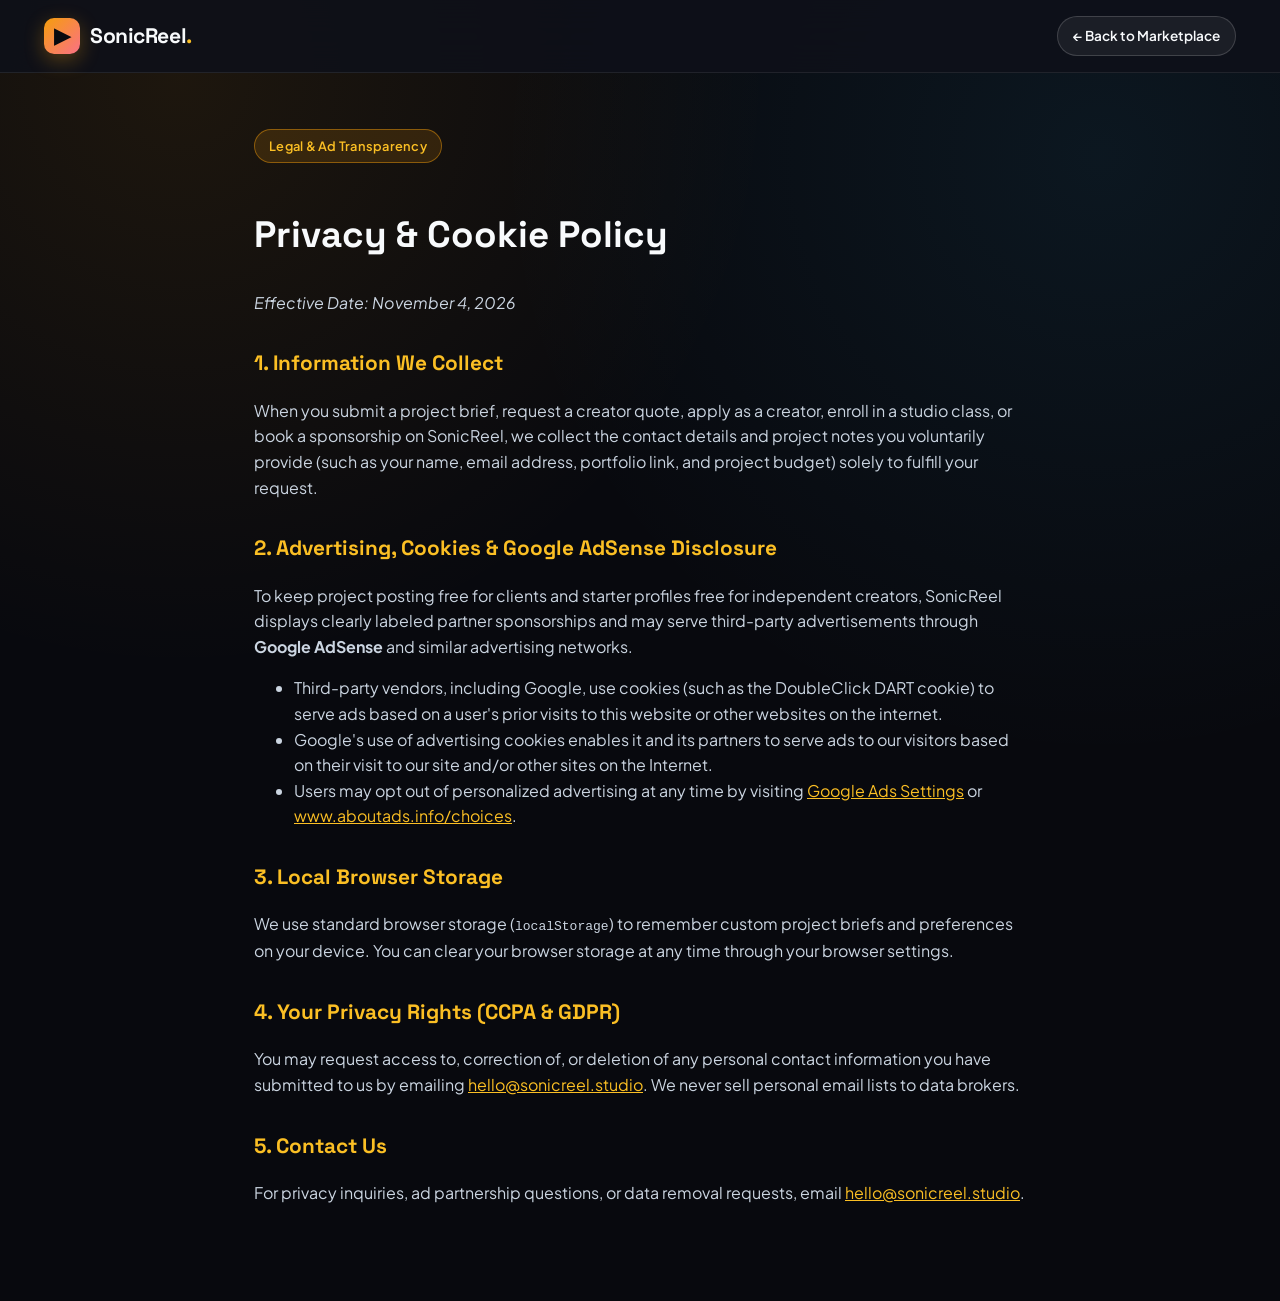
==== privacy.html @ 5222219a "Publish SonicReel site" ====
<!DOCTYPE html>
<html lang="en">
<head>
  <meta charset="UTF-8">
  <meta name="viewport" content="width=device-width, initial-scale=1.0">
  <title>Privacy &amp; Cookie Policy — SonicReel</title>
  <meta name="description" content="Privacy Policy, Cookie Disclosures, and Google AdSense Advertising Choices for SonicReel.">
  <link rel="icon" type="image/svg+xml" href="assets/favicon.svg">
  <link rel="preconnect" href="https://fonts.googleapis.com">
  <link rel="preconnect" href="https://fonts.gstatic.com" crossorigin>
  <link href="https://fonts.googleapis.com/css2?family=Plus+Jakarta+Sans:wght@400;500;600;700&amp;family=Space+Grotesk:wght@600;700&amp;display=swap" rel="stylesheet">
  <link rel="stylesheet" href="styles.css">
</head>
<body>
  <header class="site-header">
    <div class="container nav-inner">
      <a href="index.html" class="brand-logo">
        <span class="brand-mark" aria-hidden="true">▶</span>
        <span><span data-brand-name>SonicReel</span><span class="brand-name-accent">.</span></span>
      </a>
      <a href="index.html" class="btn btn-secondary btn-sm">← Back to Marketplace</a>
    </div>
  </header>

  <main class="legal-page-wrap">
    <span class="eyebrow-pill">Legal &amp; Ad Transparency</span>
    <h1>Privacy &amp; Cookie Policy</h1>
    <p><em>Effective Date: November 4, 2026</em></p>

    <h2>1. Information We Collect</h2>
    <p>When you submit a project brief, request a creator quote, apply as a creator, enroll in a studio class, or book a sponsorship on <span data-brand-name>SonicReel</span>, we collect the contact details and project notes you voluntarily provide (such as your name, email address, portfolio link, and project budget) solely to fulfill your request.</p>

    <h2>2. Advertising, Cookies &amp; Google AdSense Disclosure</h2>
    <p>To keep project posting free for clients and starter profiles free for independent creators, <span data-brand-name>SonicReel</span> displays clearly labeled partner sponsorships and may serve third-party advertisements through <strong>Google AdSense</strong> and similar advertising networks.</p>
    <ul>
      <li>Third-party vendors, including Google, use cookies (such as the DoubleClick DART cookie) to serve ads based on a user's prior visits to this website or other websites on the internet.</li>
      <li>Google's use of advertising cookies enables it and its partners to serve ads to our visitors based on their visit to our site and/or other sites on the Internet.</li>
      <li>Users may opt out of personalized advertising at any time by visiting <a href="https://adssettings.google.com" target="_blank" rel="noopener noreferrer" style="color:var(--accent-hover);text-decoration:underline;">Google Ads Settings</a> or <a href="https://www.aboutads.info/choices/" target="_blank" rel="noopener noreferrer" style="color:var(--accent-hover);text-decoration:underline;">www.aboutads.info/choices</a>.</li>
    </ul>

    <h2>3. Local Browser Storage</h2>
    <p>We use standard browser storage (<code>localStorage</code>) to remember custom project briefs and preferences on your device. You can clear your browser storage at any time through your browser settings.</p>

    <h2>4. Your Privacy Rights (CCPA &amp; GDPR)</h2>
    <p>You may request access to, correction of, or deletion of any personal contact information you have submitted to us by emailing <a href="mailto:hello@sonicreel.studio" data-contact-email style="color:var(--accent-hover);text-decoration:underline;">hello@sonicreel.studio</a>. We never sell personal email lists to data brokers.</p>

    <h2>5. Contact Us</h2>
    <p>For privacy inquiries, ad partnership questions, or data removal requests, email <a href="mailto:hello@sonicreel.studio" data-contact-email style="color:var(--accent-hover);text-decoration:underline;">hello@sonicreel.studio</a>.</p>
  </main>

  <script src="config.js"></script>
  <script>
    (function () {
      var cfg = window.SITE_CONFIG || {};
      var brand = cfg.brandName || "SonicReel";
      document.title = "Privacy & Cookie Policy — " + brand;
      document.querySelectorAll("[data-brand-name]").forEach(function (el) {
        el.textContent = brand;
      });
      document.querySelectorAll("[data-contact-email]").forEach(function (el) {
        var em = cfg.contactEmail || "hello@sonicreel.studio";
        el.textContent = em;
        if (el.tagName === "A") el.setAttribute("href", "mailto:" + em);
      });
    })();
  </script>
</body>
</html>
---- styles.css ----
/* ============================================================================
 * SONICREEL — MASTERCLASS / ARTLIST STUDIO DESIGN SYSTEM (styles.css)
 * ============================================================================ */

:root {
  --bg-canvas: #08090e;
  --bg-section: #0c0e16;
  --bg-surface: #121521;
  --bg-elevated: #191d2d;
  --bg-glass: rgba(14, 17, 26, 0.88);

  --border-subtle: rgba(255, 255, 255, 0.08);
  --border-strong: rgba(255, 255, 255, 0.16);
  --border-accent: rgba(245, 158, 11, 0.45);

  --text-primary: #f8fafc;
  --text-secondary: #cbd5e1;
  --text-muted: #94a3b8;

  --accent: #f59e0b;
  --accent-hover: #fbbf24;
  --accent-deep: #d97706;
  --accent-soft: rgba(245, 158, 11, 0.14);

  --cyan: #38bdf8;
  --emerald: #34d399;
  --rose: #fb7185;
  --violet: #a78bfa;

  --radius-sm: 8px;
  --radius-md: 14px;
  --radius-lg: 20px;
  --radius-xl: 28px;
  --radius-pill: 999px;

  --shadow-card: 0 18px 42px rgba(0, 0, 0, 0.42);
  --shadow-glow: 0 0 38px rgba(245, 158, 11, 0.18);

  --font-display: "Space Grotesk", -apple-system, BlinkMacSystemFont, "Segoe UI", sans-serif;
  --font-sans: "Plus Jakarta Sans", -apple-system, BlinkMacSystemFont, "Segoe UI", Roboto, sans-serif;
  --container-max: 1240px;
}

*,
*::before,
*::after {
  box-sizing: border-box;
}

html {
  scroll-behavior: smooth;
  background-color: var(--bg-canvas);
  color: var(--text-primary);
  font-family: var(--font-sans);
  line-height: 1.6;
  -webkit-font-smoothing: antialiased;
}

body {
  margin: 0;
  background:
    radial-gradient(circle at 14% 6%, rgba(245, 158, 11, 0.09), transparent 36%),
    radial-gradient(circle at 86% 12%, rgba(56, 189, 248, 0.08), transparent 38%),
    var(--bg-canvas);
  color: var(--text-primary);
  overflow-x: hidden;
  transition: padding-bottom 0.25s ease;
}

body.audio-dock-open {
  padding-bottom: 100px;
}

body.modal-open {
  overflow: hidden;
}

img {
  max-width: 100%;
  display: block;
}

a {
  color: inherit;
  text-decoration: none;
}

button,
input,
select,
textarea {
  font-family: inherit;
  font-size: inherit;
}

:focus-visible {
  outline: 2px solid var(--accent-hover);
  outline-offset: 3px;
}

.skip-link {
  position: absolute;
  top: -100px;
  left: 16px;
  background: var(--accent);
  color: #090a0f;
  font-weight: 700;
  padding: 10px 18px;
  border-radius: var(--radius-sm);
  z-index: 9999;
}

.skip-link:focus {
  top: 14px;
}

.container {
  width: 100%;
  max-width: var(--container-max);
  margin: 0 auto;
  padding: 0 24px;
}

/* ============================================================================
 * TOP ANNOUNCEMENT BAR & HEADER NAVIGATION
 * ============================================================================ */
.top-promo-bar {
  background: linear-gradient(90deg, #151929 0%, #1f1a14 50%, #151929 100%);
  border-bottom: 1px solid var(--border-subtle);
  font-size: 0.84rem;
  padding: 8px 16px;
  text-align: center;
  color: var(--text-secondary);
}

.top-promo-bar strong {
  color: var(--accent-hover);
}

.top-promo-link {
  margin-left: 8px;
  color: var(--text-primary);
  font-weight: 600;
  text-decoration: underline;
  text-underline-offset: 3px;
  background: none;
  border: none;
  cursor: pointer;
  padding: 0;
}

.site-header {
  position: sticky;
  top: 0;
  z-index: 90;
  background: var(--bg-glass);
  backdrop-filter: blur(18px);
  -webkit-backdrop-filter: blur(18px);
  border-bottom: 1px solid var(--border-subtle);
}

.nav-inner {
  display: flex;
  align-items: center;
  justify-content: space-between;
  height: 72px;
  gap: 16px;
}

.brand-logo {
  display: inline-flex;
  align-items: center;
  gap: 10px;
  font-family: var(--font-display);
  font-weight: 700;
  font-size: 1.32rem;
  letter-spacing: -0.02em;
  flex-shrink: 0;
}

.brand-mark {
  width: 36px;
  height: 36px;
  border-radius: 10px;
  background: linear-gradient(135deg, var(--accent) 0%, #fb7185 100%);
  display: grid;
  place-items: center;
  color: #090a0f;
  box-shadow: 0 6px 20px rgba(245, 158, 11, 0.32);
  flex-shrink: 0;
}

.brand-name-accent {
  color: var(--accent-hover);
}

.nav-links {
  display: flex;
  align-items: center;
  gap: 24px;
}

.nav-links a,
.nav-links .mobile-only-nav-btn {
  font-size: 0.92rem;
  font-weight: 500;
  color: var(--text-secondary);
  transition: color 0.18s ease;
}

.nav-links a:hover,
.nav-links .mobile-only-nav-btn:hover {
  color: var(--text-primary);
}

.mobile-only-nav-btn {
  display: none;
  background: none;
  border: none;
  padding: 0;
  cursor: pointer;
  text-align: left;
}

.nav-actions {
  display: flex;
  align-items: center;
  gap: 10px;
  flex-shrink: 0;
}

.mobile-menu-btn {
  display: none;
  background: var(--bg-surface);
  border: 1px solid var(--border-strong);
  color: var(--text-primary);
  border-radius: var(--radius-sm);
  padding: 7px 11px;
  cursor: pointer;
}

/* ============================================================================
 * BUTTON SYSTEM
 * ============================================================================ */
.btn {
  display: inline-flex;
  align-items: center;
  justify-content: center;
  gap: 8px;
  font-weight: 600;
  font-size: 0.94rem;
  border-radius: var(--radius-pill);
  padding: 11px 22px;
  cursor: pointer;
  border: 1px solid transparent;
  transition: transform 0.16s ease, box-shadow 0.18s ease, background 0.18s ease, border-color 0.18s ease;
  white-space: nowrap;
}

.btn:active {
  transform: translateY(1px);
}

.btn[disabled] {
  opacity: 0.6;
  cursor: wait;
}

.btn-primary {
  background: linear-gradient(135deg, var(--accent-hover) 0%, var(--accent) 100%);
  color: #090a0f;
  font-weight: 700;
  box-shadow: 0 8px 24px rgba(245, 158, 11, 0.28);
}

.btn-primary:hover {
  background: linear-gradient(135deg, #fde047 0%, var(--accent-hover) 100%);
  box-shadow: 0 10px 30px rgba(245, 158, 11, 0.42);
}

.btn-secondary {
  background: rgba(255, 255, 255, 0.06);
  color: var(--text-primary);
  border-color: var(--border-strong);
}

.btn-secondary:hover {
  background: rgba(255, 255, 255, 0.11);
  border-color: rgba(255, 255, 255, 0.28);
}

.btn-ghost {
  background: transparent;
  color: var(--text-secondary);
  border-color: var(--border-subtle);
}

.btn-ghost:hover {
  color: var(--text-primary);
  border-color: var(--border-strong);
  background: rgba(255, 255, 255, 0.04);
}

.btn-sm {
  padding: 8px 15px;
  font-size: 0.85rem;
}

.btn-lg {
  padding: 14px 26px;
  font-size: 0.98rem;
}

/* ============================================================================
 * HERO SECTION & TRUST PLATFORM STRIP
 * ============================================================================ */
.hero-section {
  padding: 56px 0 36px;
  position: relative;
}

.hero-grid {
  display: grid;
  grid-template-columns: 1.08fr 0.92fr;
  gap: 42px;
  align-items: center;
}

.eyebrow-pill {
  display: inline-flex;
  align-items: center;
  gap: 8px;
  padding: 6px 14px;
  border-radius: var(--radius-pill);
  background: var(--accent-soft);
  border: 1px solid var(--border-accent);
  color: var(--accent-hover);
  font-size: 0.8rem;
  font-weight: 600;
  letter-spacing: 0.02em;
  margin-bottom: 18px;
}

.pulse-dot {
  width: 8px;
  height: 8px;
  border-radius: 50%;
  background: var(--emerald);
  box-shadow: 0 0 10px var(--emerald);
  flex-shrink: 0;
}

.hero-title {
  font-family: var(--font-display);
  font-size: clamp(2.15rem, 4.2vw, 3.55rem);
  line-height: 1.08;
  letter-spacing: -0.03em;
  margin: 0 0 18px;
}

.hero-title .text-gradient {
  background: linear-gradient(120deg, #fde68a 0%, #f59e0b 48%, #fb7185 100%);
  -webkit-background-clip: text;
  background-clip: text;
  color: transparent;
}

.hero-subtitle {
  font-size: 1.08rem;
  color: var(--text-secondary);
  margin: 0 0 26px;
  max-width: 590px;
}

.hero-cta-row {
  display: flex;
  flex-wrap: wrap;
  gap: 12px;
  margin-bottom: 26px;
}

.hero-trust-strip {
  display: grid;
  grid-template-columns: repeat(3, minmax(0, 1fr));
  gap: 14px;
  padding-top: 20px;
  border-top: 1px solid var(--border-subtle);
}

.trust-item strong {
  display: block;
  font-family: var(--font-display);
  font-size: 1.1rem;
  color: var(--text-primary);
}

.trust-item span {
  font-size: 0.8rem;
  color: var(--text-muted);
}

.hero-showcase-card {
  position: relative;
  border-radius: var(--radius-xl);
  overflow: hidden;
  background: var(--bg-surface);
  border: 1px solid var(--border-strong);
  box-shadow: var(--shadow-card), var(--shadow-glow);
}

.hero-media-wrap {
  position: relative;
  aspect-ratio: 16 / 10;
  min-height: 250px;
  overflow: hidden;
}

.hero-media-wrap img {
  width: 100%;
  height: 100%;
  object-fit: cover;
  transform: scale(1.02);
}

.hero-media-overlay {
  position: absolute;
  inset: 0;
  background: linear-gradient(180deg, rgba(8, 9, 14, 0.18) 0%, rgba(8, 9, 14, 0.9) 100%);
  display: flex;
  flex-direction: column;
  justify-content: space-between;
  padding: 18px;
  gap: 12px;
}

.hero-live-tags {
  display: flex;
  justify-content: space-between;
  gap: 8px;
  flex-wrap: wrap;
}

.glass-badge {
  background: rgba(9, 11, 18, 0.78);
  backdrop-filter: blur(10px);
  border: 1px solid rgba(255, 255, 255, 0.16);
  padding: 5px 11px;
  border-radius: var(--radius-pill);
  font-size: 0.76rem;
  font-weight: 600;
  color: var(--text-primary);
}

.hero-sampler-bar {
  display: flex;
  align-items: center;
  justify-content: space-between;
  gap: 12px;
  background: rgba(15, 18, 29, 0.92);
  backdrop-filter: blur(12px);
  border: 1px solid var(--border-strong);
  padding: 12px 14px;
  border-radius: var(--radius-md);
}

.sampler-meta {
  min-width: 0;
}

.sampler-meta strong {
  display: block;
  font-size: 0.9rem;
  white-space: nowrap;
  overflow: hidden;
  text-overflow: ellipsis;
}

.sampler-meta span {
  font-size: 0.78rem;
  color: var(--text-muted);
}

.hero-quick-actions {
  display: grid;
  grid-template-columns: repeat(3, 1fr);
  background: var(--bg-elevated);
  border-top: 1px solid var(--border-subtle);
}

.hero-quick-btn {
  background: none;
  border: none;
  border-right: 1px solid var(--border-subtle);
  color: var(--text-secondary);
  padding: 12px 8px;
  font-size: 0.81rem;
  font-weight: 600;
  cursor: pointer;
  transition: background 0.18s ease, color 0.18s ease;
}

.hero-quick-btn:last-child {
  border-right: none;
}

.hero-quick-btn:hover {
  background: rgba(255, 255, 255, 0.05);
  color: var(--accent-hover);
}

.cleared-platforms-strip {
  border-top: 1px solid var(--border-subtle);
  border-bottom: 1px solid var(--border-subtle);
  background: rgba(16, 19, 28, 0.55);
  padding: 13px 0;
  margin-bottom: 20px;
}

.cleared-platforms-inner {
  display: flex;
  align-items: center;
  justify-content: space-between;
  gap: 14px;
  flex-wrap: wrap;
  font-size: 0.81rem;
  color: var(--text-muted);
}

.cleared-platforms-list {
  display: flex;
  align-items: center;
  gap: 18px;
  flex-wrap: wrap;
  font-weight: 600;
  color: var(--text-secondary);
}

/* ============================================================================
 * ROLE PATHWAY CARDS
 * ============================================================================ */
.pathways-strip {
  padding: 14px 0 42px;
}

.pathways-grid {
  display: grid;
  grid-template-columns: repeat(3, 1fr);
  gap: 18px;
}

.pathway-card {
  background: linear-gradient(180deg, rgba(25, 29, 45, 0.7) 0%, rgba(18, 21, 33, 0.9) 100%);
  border: 1px solid var(--border-subtle);
  border-radius: var(--radius-lg);
  padding: 22px 24px;
  display: flex;
  flex-direction: column;
  justify-content: space-between;
  gap: 14px;
  transition: border-color 0.2s ease, transform 0.2s ease;
}

.pathway-card:hover {
  border-color: var(--border-accent);
  transform: translateY(-2px);
}

.pathway-kicker {
  font-size: 0.75rem;
  text-transform: uppercase;
  letter-spacing: 0.08em;
  font-weight: 700;
  color: var(--accent-hover);
}

.pathway-card h2 {
  font-family: var(--font-display);
  font-size: 1.18rem;
  margin: 4px 0 6px;
}

.pathway-card p {
  margin: 0;
  font-size: 0.89rem;
  color: var(--text-secondary);
}

.pathway-link {
  display: inline-flex;
  align-items: center;
  gap: 6px;
  color: var(--accent-hover);
  font-weight: 600;
  font-size: 0.88rem;
  background: none;
  border: none;
  padding: 0;
  cursor: pointer;
  align-self: flex-start;
}

/* ============================================================================
 * ADSENSE & SPONSORSHIP SLOTS (STRICT POLICY COMPLIANCE)
 * ============================================================================ */
.ad-slot-wrapper {
  margin: 8px auto 28px;
  padding: 8px 0;
}

.ad-unit-box {
  background: linear-gradient(135deg, rgba(22, 26, 40, 0.95) 0%, rgba(28, 24, 34, 0.95) 100%);
  border: 1px solid rgba(255, 255, 255, 0.11);
  border-radius: var(--radius-md);
  padding: 16px 22px;
  position: relative;
}

.ad-disclosure-row {
  display: flex;
  align-items: center;
  justify-content: space-between;
  gap: 10px;
  font-size: 0.7rem;
  letter-spacing: 0.09em;
  text-transform: uppercase;
  color: var(--text-muted);
  margin-bottom: 10px;
  padding-bottom: 8px;
  border-bottom: 1px solid rgba(255, 255, 255, 0.06);
}

.ad-promote-trigger {
  background: none;
  border: none;
  color: var(--accent-hover);
  font-size: 0.72rem;
  font-weight: 600;
  cursor: pointer;
  text-decoration: underline;
  padding: 0;
}

.ad-leaderboard-body {
  display: flex;
  align-items: center;
  justify-content: space-between;
  gap: 20px;
  flex-wrap: wrap;
}

.ad-copy h3 {
  margin: 0 0 4px;
  font-family: var(--font-display);
  font-size: 1.05rem;
  color: var(--text-primary);
}

.ad-copy p {
  margin: 0;
  font-size: 0.87rem;
  color: var(--text-secondary);
}

/* ============================================================================
 * SECTION HEADERS & FILTER TOOLBARS
 * ============================================================================ */
.section-block {
  padding: 68px 0;
  border-top: 1px solid var(--border-subtle);
}

.section-block.alt-bg {
  background: var(--bg-section);
}

.section-head {
  display: flex;
  align-items: flex-end;
  justify-content: space-between;
  gap: 24px;
  margin-bottom: 28px;
  flex-wrap: wrap;
}

.section-head h2 {
  font-family: var(--font-display);
  font-size: clamp(1.75rem, 3vw, 2.4rem);
  letter-spacing: -0.025em;
  margin: 6px 0 8px;
}

.section-head p {
  margin: 0;
  color: var(--text-secondary);
  max-width: 620px;
}

.filter-toolbar {
  display: flex;
  flex-wrap: wrap;
  align-items: center;
  justify-content: space-between;
  gap: 14px;
  margin-bottom: 16px;
  background: var(--bg-surface);
  padding: 14px 16px;
  border-radius: var(--radius-lg);
  border: 1px solid var(--border-subtle);
}

.filter-tabs {
  display: flex;
  flex-wrap: wrap;
  gap: 8px;
}

.filter-chip {
  background: rgba(255, 255, 255, 0.04);
  border: 1px solid var(--border-subtle);
  color: var(--text-secondary);
  padding: 8px 15px;
  border-radius: var(--radius-pill);
  font-size: 0.85rem;
  font-weight: 600;
  cursor: pointer;
  white-space: nowrap;
  flex-shrink: 0;
  transition: all 0.16s ease;
}

.filter-chip:hover {
  color: var(--text-primary);
  border-color: var(--border-strong);
}

.filter-chip.active {
  background: var(--accent);
  color: #090a0f;
  border-color: var(--accent);
}

.search-sort-group {
  display: flex;
  align-items: center;
  gap: 10px;
  flex-wrap: wrap;
}

.input-control {
  background: var(--bg-canvas);
  border: 1px solid var(--border-strong);
  color: var(--text-primary);
  border-radius: var(--radius-pill);
  padding: 9px 16px;
  font-size: 0.88rem;
  min-width: 210px;
}

.input-control::placeholder {
  color: var(--text-muted);
}

.usecase-row-wrap {
  display: flex;
  align-items: center;
  justify-content: space-between;
  gap: 12px;
  flex-wrap: wrap;
  margin-bottom: 24px;
}

.usecase-bar {
  display: flex;
  align-items: center;
  gap: 8px;
  flex-wrap: wrap;
}

.usecase-label {
  font-size: 0.82rem;
  color: var(--text-muted);
  margin-right: 4px;
  white-space: nowrap;
}

.usecase-pill {
  background: transparent;
  border: 1px dashed var(--border-strong);
  color: var(--text-secondary);
  padding: 5px 12px;
  border-radius: var(--radius-pill);
  font-size: 0.8rem;
  cursor: pointer;
  white-space: nowrap;
  flex-shrink: 0;
}

.usecase-pill.active {
  border-style: solid;
  border-color: var(--cyan);
  background: rgba(56, 189, 248, 0.12);
  color: var(--cyan);
}

.results-counter {
  font-size: 0.82rem;
  color: var(--text-muted);
  font-weight: 500;
}

/* ============================================================================
 * CREATOR MARKETPLACE CARDS
 * ============================================================================ */
.creators-grid {
  display: grid;
  grid-template-columns: repeat(auto-fill, minmax(335px, 1fr));
  gap: 24px;
}

.creator-card {
  background: var(--bg-surface);
  border: 1px solid var(--border-subtle);
  border-radius: var(--radius-lg);
  overflow: hidden;
  display: flex;
  flex-direction: column;
  transition: transform 0.2s ease, border-color 0.2s ease, box-shadow 0.2s ease;
}

.creator-card:hover {
  transform: translateY(-4px);
  border-color: rgba(255, 255, 255, 0.2);
  box-shadow: var(--shadow-card);
}

.creator-card.is-featured {
  border-color: rgba(245, 158, 11, 0.36);
}

.card-media {
  position: relative;
  aspect-ratio: 16 / 10;
  overflow: hidden;
  background: #090b11;
}

.card-media img {
  width: 100%;
  height: 100%;
  object-fit: cover;
  transition: transform 0.35s ease;
}

.creator-card:hover .card-media img {
  transform: scale(1.04);
}

.card-badges-top {
  position: absolute;
  top: 12px;
  left: 12px;
  right: 12px;
  display: flex;
  justify-content: space-between;
  gap: 8px;
  pointer-events: none;
}

.badge-promoted {
  background: linear-gradient(135deg, var(--accent-hover), var(--accent));
  color: #090a0f;
  font-size: 0.7rem;
  font-weight: 800;
  text-transform: uppercase;
  letter-spacing: 0.06em;
  padding: 4px 10px;
  border-radius: var(--radius-pill);
}

.badge-specialty {
  background: rgba(8, 9, 14, 0.82);
  backdrop-filter: blur(8px);
  color: var(--text-primary);
  border: 1px solid rgba(255, 255, 255, 0.16);
  font-size: 0.73rem;
  font-weight: 600;
  padding: 4px 10px;
  border-radius: var(--radius-pill);
}

.sample-trigger-bar {
  position: absolute;
  left: 12px;
  right: 12px;
  bottom: 12px;
  background: rgba(10, 12, 20, 0.9);
  backdrop-filter: blur(10px);
  border: 1px solid rgba(255, 255, 255, 0.18);
  border-radius: 12px;
  padding: 9px 12px;
  display: flex;
  align-items: center;
  gap: 10px;
  color: var(--text-primary);
  cursor: pointer;
  text-align: left;
  transition: background 0.18s ease, border-color 0.18s ease;
}

.sample-trigger-bar:hover,
.sample-trigger-bar.is-playing {
  background: rgba(22, 26, 42, 0.96);
  border-color: var(--accent-hover);
}

.play-circle {
  width: 34px;
  height: 34px;
  border-radius: 50%;
  background: var(--accent);
  color: #090a0f;
  display: grid;
  place-items: center;
  font-size: 0.85rem;
  font-weight: 800;
  flex-shrink: 0;
}

.sample-text {
  flex: 1;
  min-width: 0;
}

.sample-text strong {
  display: block;
  font-size: 0.82rem;
  white-space: nowrap;
  overflow: hidden;
  text-overflow: ellipsis;
}

.sample-text span {
  font-size: 0.72rem;
  color: var(--text-muted);
}

.card-body {
  padding: 20px;
  display: flex;
  flex-direction: column;
  flex: 1;
}

.creator-header-row {
  display: flex;
  justify-content: space-between;
  align-items: flex-start;
  gap: 10px;
  margin-bottom: 6px;
}

.creator-name {
  font-family: var(--font-display);
  font-size: 1.18rem;
  font-weight: 700;
  margin: 0;
}

.verified-check {
  color: var(--cyan);
  font-size: 0.9rem;
  margin-left: 4px;
}

.rating-pill {
  display: inline-flex;
  align-items: center;
  gap: 4px;
  font-size: 0.83rem;
  font-weight: 700;
  color: var(--accent-hover);
  flex-shrink: 0;
}

.rating-pill small {
  color: var(--text-muted);
  font-weight: 500;
}

.creator-role {
  font-size: 0.88rem;
  color: var(--accent-hover);
  font-weight: 600;
  margin: 0 0 4px;
}

.creator-loc {
  font-size: 0.79rem;
  color: var(--text-muted);
  margin: 0 0 12px;
}

.creator-bio {
  font-size: 0.88rem;
  color: var(--text-secondary);
  margin: 0 0 14px;
  flex: 1;
}

.tag-list {
  display: flex;
  flex-wrap: wrap;
  gap: 6px;
  margin-bottom: 14px;
}

.tag-chip {
  font-size: 0.73rem;
  padding: 3px 9px;
  border-radius: 6px;
  background: rgba(255, 255, 255, 0.05);
  color: var(--text-secondary);
}

.deliverables-mini {
  background: rgba(255, 255, 255, 0.03);
  border: 1px solid var(--border-subtle);
  border-radius: var(--radius-sm);
  padding: 9px 11px;
  margin-bottom: 16px;
  font-size: 0.78rem;
  color: var(--text-secondary);
}

.card-footer-row {
  display: flex;
  align-items: center;
  justify-content: space-between;
  gap: 12px;
  padding-top: 14px;
  border-top: 1px solid var(--border-subtle);
}

.price-stack span {
  display: block;
  font-size: 0.73rem;
  color: var(--text-muted);
}

.price-stack strong {
  font-family: var(--font-display);
  font-size: 1.2rem;
  color: var(--text-primary);
}

.price-strike {
  text-decoration: line-through;
  color: var(--text-muted);
  font-size: 0.88rem;
  font-weight: 500;
  margin-right: 5px;
}

.buyer-guarantee-bar {
  margin-top: 30px;
  background: linear-gradient(90deg, rgba(52, 211, 153, 0.09), rgba(56, 189, 248, 0.08));
  border: 1px solid rgba(52, 211, 153, 0.26);
  border-radius: var(--radius-lg);
  padding: 18px 24px;
  display: grid;
  grid-template-columns: repeat(3, 1fr);
  gap: 18px;
}

.guarantee-point strong {
  display: block;
  font-size: 0.92rem;
  color: var(--emerald);
  margin-bottom: 2px;
}

.guarantee-point span {
  font-size: 0.83rem;
  color: var(--text-secondary);
}

/* ============================================================================
 * OPEN CLIENT BRIEFS / LIVE JOB BOARD
 * ============================================================================ */
.briefs-grid {
  display: grid;
  grid-template-columns: repeat(2, 1fr);
  gap: 20px;
}

.brief-card {
  background: var(--bg-surface);
  border: 1px solid var(--border-subtle);
  border-radius: var(--radius-lg);
  padding: 22px;
  display: flex;
  flex-direction: column;
  justify-content: space-between;
  gap: 14px;
}

.brief-top {
  display: flex;
  align-items: center;
  justify-content: space-between;
  gap: 10px;
  flex-wrap: wrap;
}

.brief-cat {
  font-size: 0.75rem;
  font-weight: 700;
  padding: 4px 10px;
  border-radius: var(--radius-pill);
  background: rgba(56, 189, 248, 0.13);
  color: var(--cyan);
}

.brief-budget {
  font-family: var(--font-display);
  font-weight: 700;
  color: var(--emerald);
  font-size: 0.98rem;
}

.brief-card h3 {
  font-family: var(--font-display);
  font-size: 1.12rem;
  margin: 8px 0;
}

.brief-card p {
  margin: 0;
  font-size: 0.89rem;
  color: var(--text-secondary);
}

.brief-verified {
  display: inline-block;
  margin-top: 8px;
  font-size: 0.76rem;
  color: var(--emerald);
  font-weight: 600;
}

.brief-meta-row {
  display: flex;
  align-items: center;
  justify-content: space-between;
  gap: 12px;
  flex-wrap: wrap;
  padding-top: 12px;
  border-top: 1px solid var(--border-subtle);
  font-size: 0.8rem;
  color: var(--text-muted);
}

/* ============================================================================
 * MASTERCLASSES, COACHING & ALL-ACCESS PASS
 * ============================================================================ */
.all-access-banner {
  background: linear-gradient(135deg, rgba(34, 28, 18, 0.95) 0%, rgba(22, 25, 42, 0.95) 100%);
  border: 1px solid var(--border-accent);
  border-radius: var(--radius-lg);
  padding: 20px 24px;
  margin-bottom: 26px;
  display: flex;
  align-items: center;
  justify-content: space-between;
  gap: 20px;
  flex-wrap: wrap;
}

.classes-grid {
  display: grid;
  grid-template-columns: repeat(auto-fill, minmax(340px, 1fr));
  gap: 24px;
}

.class-card {
  background: var(--bg-surface);
  border: 1px solid var(--border-subtle);
  border-radius: var(--radius-lg);
  overflow: hidden;
  display: flex;
  flex-direction: column;
  transition: transform 0.2s ease, border-color 0.2s ease;
}

.class-card:hover {
  transform: translateY(-3px);
  border-color: var(--border-accent);
}

.class-thumb {
  position: relative;
  aspect-ratio: 16 / 9;
  overflow: hidden;
}

.class-thumb img {
  width: 100%;
  height: 100%;
  object-fit: cover;
}

.class-trailer-btn {
  position: absolute;
  right: 12px;
  bottom: 12px;
  background: rgba(9, 10, 15, 0.88);
  backdrop-filter: blur(8px);
  color: var(--text-primary);
  border: 1px solid rgba(255, 255, 255, 0.22);
  border-radius: var(--radius-pill);
  padding: 7px 14px;
  font-size: 0.8rem;
  font-weight: 600;
  cursor: pointer;
}

.class-trailer-btn:hover {
  border-color: var(--accent-hover);
  color: var(--accent-hover);
}

.class-body {
  padding: 22px;
  display: flex;
  flex-direction: column;
  flex: 1;
}

.class-format {
  font-size: 0.75rem;
  font-weight: 700;
  text-transform: uppercase;
  letter-spacing: 0.06em;
  color: var(--violet);
  margin-bottom: 6px;
}

.class-body h3 {
  font-family: var(--font-display);
  font-size: 1.15rem;
  margin: 0 0 8px;
}

.class-instructor {
  font-size: 0.84rem;
  color: var(--text-muted);
  margin: 0 0 10px;
}

.class-schedule-pill {
  font-size: 0.78rem;
  color: var(--emerald);
  background: rgba(52, 211, 153, 0.1);
  border: 1px solid rgba(52, 211, 153, 0.25);
  border-radius: var(--radius-sm);
  padding: 6px 10px;
  margin-bottom: 12px;
  font-weight: 600;
}

.class-summary {
  font-size: 0.88rem;
  color: var(--text-secondary);
  margin: 0 0 16px;
  flex: 1;
}

.class-actions-row {
  display: flex;
  align-items: center;
  justify-content: space-between;
  gap: 10px;
  padding-top: 14px;
  border-top: 1px solid var(--border-subtle);
}

/* ============================================================================
 * CREATOR PRO MEMBERSHIP & TESTIMONIALS
 * ============================================================================ */
.billing-toggle-wrap {
  display: inline-flex;
  align-items: center;
  gap: 6px;
  background: var(--bg-surface);
  border: 1px solid var(--border-strong);
  padding: 5px;
  border-radius: var(--radius-pill);
}

.pricing-grid {
  display: grid;
  grid-template-columns: repeat(3, 1fr);
  gap: 22px;
}

.pricing-card {
  background: var(--bg-surface);
  border: 1px solid var(--border-subtle);
  border-radius: var(--radius-xl);
  padding: 28px;
  display: flex;
  flex-direction: column;
  justify-content: space-between;
}

.pricing-card.popular {
  background: linear-gradient(180deg, rgba(31, 27, 20, 0.92) 0%, var(--bg-surface) 100%);
  border-color: var(--accent);
  box-shadow: var(--shadow-glow);
}

.plan-price {
  font-family: var(--font-display);
  font-size: 2.25rem;
  font-weight: 700;
  margin: 12px 0 4px;
}

.plan-price span {
  font-size: 0.92rem;
  font-weight: 500;
  color: var(--text-muted);
}

.plan-list {
  list-style: none;
  padding: 0;
  margin: 18px 0 24px;
  display: grid;
  gap: 10px;
  font-size: 0.89rem;
  color: var(--text-secondary);
}

.plan-list li::before {
  content: "✓ ";
  color: var(--emerald);
  font-weight: 800;
}

.pricing-footnote {
  margin-top: 20px;
  text-align: center;
  font-size: 0.82rem;
  color: var(--text-muted);
}

.testimonials-grid {
  display: grid;
  grid-template-columns: repeat(3, 1fr);
  gap: 20px;
}

.testimonial-card {
  background: var(--bg-surface);
  border: 1px solid var(--border-subtle);
  border-radius: var(--radius-lg);
  padding: 24px;
}

.testimonial-card blockquote {
  margin: 0 0 16px;
  font-size: 0.95rem;
  color: var(--text-primary);
}

/* ============================================================================
 * FOOTER & NEWSLETTER
 * ============================================================================ */
.site-footer {
  background: #06070b;
  border-top: 1px solid var(--border-subtle);
  padding: 64px 0 42px;
}

.footer-grid {
  display: grid;
  grid-template-columns: 1.4fr 1fr 1fr 1.2fr;
  gap: 32px;
  margin-bottom: 40px;
}

.footer-col h4 {
  font-family: var(--font-display);
  margin: 0 0 14px;
  font-size: 0.96rem;
}

.footer-links {
  list-style: none;
  padding: 0;
  margin: 0;
  display: grid;
  gap: 9px;
  font-size: 0.88rem;
  color: var(--text-muted);
}

.footer-links a:hover,
.footer-links button:hover {
  color: var(--accent-hover);
}

.footer-link-btn {
  background: none;
  border: none;
  color: inherit;
  padding: 0;
  cursor: pointer;
  text-align: left;
}

.social-row {
  display: flex;
  gap: 12px;
  flex-wrap: wrap;
  margin-top: 14px;
  font-size: 0.82rem;
  color: var(--text-muted);
}

.social-row a:hover {
  color: var(--accent-hover);
}

.newsletter-form {
  display: flex;
  gap: 8px;
  margin-top: 12px;
}

.newsletter-form input {
  flex: 1;
  min-width: 0;
}

.footer-bottom {
  padding-top: 24px;
  border-top: 1px solid var(--border-subtle);
  display: flex;
  justify-content: space-between;
  flex-wrap: wrap;
  gap: 12px;
  font-size: 0.82rem;
  color: var(--text-muted);
}

/* ============================================================================
 * STICKY BOTTOM STUDIO AUDIO PLAYER DOCK
 * ============================================================================ */
.audio-dock {
  position: fixed;
  left: 0;
  right: 0;
  bottom: 0;
  z-index: 95;
  background: rgba(11, 13, 22, 0.96);
  backdrop-filter: blur(20px);
  border-top: 1px solid var(--border-accent);
  box-shadow: 0 -12px 36px rgba(0, 0, 0, 0.6);
  transform: translateY(110%);
  visibility: hidden;
  pointer-events: none;
  transition: transform 0.26s cubic-bezier(0.22, 1, 0.36, 1), visibility 0.26s;
}

.audio-dock.visible {
  transform: translateY(0);
  visibility: visible;
  pointer-events: auto;
}

.audio-dock-inner {
  max-width: var(--container-max);
  margin: 0 auto;
  padding: 12px 24px;
  display: grid;
  grid-template-columns: 1.1fr 1.5fr 0.9fr;
  align-items: center;
  gap: 20px;
}

.dock-track-info {
  display: flex;
  align-items: center;
  gap: 12px;
  min-width: 0;
}

.dock-thumb {
  width: 46px;
  height: 46px;
  border-radius: 10px;
  object-fit: cover;
  border: 1px solid var(--border-strong);
  flex-shrink: 0;
}

.dock-meta {
  min-width: 0;
}

.dock-meta strong {
  display: block;
  font-size: 0.9rem;
  white-space: nowrap;
  overflow: hidden;
  text-overflow: ellipsis;
}

.dock-meta span {
  font-size: 0.77rem;
  color: var(--accent-hover);
  display: block;
  white-space: nowrap;
  overflow: hidden;
  text-overflow: ellipsis;
}

.dock-center {
  display: flex;
  align-items: center;
  gap: 12px;
}

.dock-spectrum {
  width: 120px;
  height: 32px;
  flex-shrink: 0;
}

.dock-scrubber-wrap {
  flex: 1;
  display: flex;
  align-items: center;
  gap: 8px;
  font-size: 0.76rem;
  color: var(--text-muted);
}

.dock-scrubber {
  flex: 1;
  accent-color: var(--accent);
  cursor: pointer;
}

.dock-right {
  display: flex;
  align-items: center;
  justify-content: flex-end;
  gap: 10px;
}

.dock-vol {
  width: 76px;
  accent-color: var(--accent);
}

/* ============================================================================
 * UNIVERSAL ACCESSIBLE MODAL & MEDIA KIT STATS
 * ============================================================================ */
.modal-backdrop {
  position: fixed;
  inset: 0;
  z-index: 120;
  background: rgba(4, 5, 10, 0.84);
  backdrop-filter: blur(10px);
  display: none;
  align-items: center;
  justify-content: center;
  padding: 20px;
  overflow-y: auto;
}

.modal-backdrop.open {
  display: flex;
}

.modal-panel {
  background: var(--bg-surface);
  border: 1px solid var(--border-strong);
  border-radius: var(--radius-xl);
  width: 100%;
  max-width: 640px;
  max-height: 90vh;
  overflow-y: auto;
  padding: 28px;
  box-shadow: 0 28px 70px rgba(0, 0, 0, 0.7);
  position: relative;
}

.modal-panel.modal-wide {
  max-width: 880px;
}

.modal-close-btn {
  position: absolute;
  top: 18px;
  right: 18px;
  width: 36px;
  height: 36px;
  border-radius: 50%;
  background: rgba(255, 255, 255, 0.08);
  border: 1px solid var(--border-subtle);
  color: var(--text-primary);
  cursor: pointer;
  font-size: 1.1rem;
}

.media-kit-stats {
  display: grid;
  grid-template-columns: repeat(3, 1fr);
  gap: 10px;
  margin-bottom: 16px;
}

.media-stat-card {
  background: rgba(255, 255, 255, 0.04);
  border: 1px solid var(--border-subtle);
  border-radius: var(--radius-sm);
  padding: 10px 12px;
}

.media-stat-card strong {
  display: block;
  font-family: var(--font-display);
  font-size: 1.05rem;
  color: var(--accent-hover);
}

.media-stat-card span {
  font-size: 0.75rem;
  color: var(--text-secondary);
}

.bundle-upsell-check {
  display: flex;
  align-items: flex-start;
  gap: 10px;
  background: rgba(245, 158, 11, 0.09);
  border: 1px solid var(--border-accent);
  border-radius: var(--radius-sm);
  padding: 11px 13px;
  font-size: 0.85rem;
  cursor: pointer;
}

.bundle-upsell-check input {
  margin-top: 3px;
  accent-color: var(--accent);
}

.form-grid {
  display: grid;
  gap: 14px;
  margin-top: 16px;
}

.form-row-2 {
  display: grid;
  grid-template-columns: 1fr 1fr;
  gap: 14px;
}

.field-label {
  display: block;
  font-size: 0.83rem;
  font-weight: 600;
  color: var(--text-secondary);
  margin-bottom: 5px;
}

.field-input {
  width: 100%;
  background: var(--bg-canvas);
  border: 1px solid var(--border-strong);
  color: var(--text-primary);
  border-radius: var(--radius-sm);
  padding: 10px 13px;
  font-size: 0.92rem;
}

textarea.field-input {
  min-height: 88px;
  resize: vertical;
}

.reel-canvas-wrap {
  border-radius: var(--radius-md);
  overflow: hidden;
  border: 1px solid var(--border-strong);
  background: #05060a;
  margin: 14px 0;
}

.reel-canvas-wrap canvas {
  width: 100%;
  height: auto;
  display: block;
}

.reel-controls-bar {
  display: flex;
  align-items: center;
  justify-content: space-between;
  flex-wrap: wrap;
  gap: 10px;
  margin-bottom: 6px;
}

.shot-pills {
  display: flex;
  gap: 8px;
  flex-wrap: wrap;
}

.empty-state-box {
  grid-column: 1 / -1;
  text-align: center;
  padding: 48px 24px;
  background: var(--bg-surface);
  border: 1px dashed var(--border-strong);
  border-radius: var(--radius-lg);
}

.toast-stack {
  position: fixed;
  bottom: 24px;
  right: 24px;
  z-index: 200;
  display: grid;
  gap: 10px;
}

body.audio-dock-open .toast-stack {
  bottom: 112px;
}

.toast-msg {
  background: #14261f;
  border: 1px solid var(--emerald);
  color: var(--text-primary);
  padding: 13px 18px;
  border-radius: var(--radius-md);
  box-shadow: var(--shadow-card);
  font-size: 0.88rem;
  max-width: 360px;
}

.legal-page-wrap {
  max-width: 820px;
  margin: 0 auto;
  padding: 56px 24px 80px;
}

.legal-page-wrap h1 {
  font-family: var(--font-display);
  font-size: 2.3rem;
}

.legal-page-wrap h2 {
  font-family: var(--font-display);
  font-size: 1.3rem;
  margin-top: 32px;
  color: var(--accent-hover);
}

.legal-page-wrap p,
.legal-page-wrap li {
  color: var(--text-secondary);
}

/* ============================================================================
 * RESPONSIVE DESIGN (TABLET & MOBILE)
 * ============================================================================ */
@media (max-width: 1024px) {
  .hero-grid {
    grid-template-columns: 1fr;
  }

  .pathways-grid,
  .pricing-grid,
  .testimonials-grid {
    grid-template-columns: repeat(2, 1fr);
  }

  .buyer-guarantee-bar,
  .briefs-grid {
    grid-template-columns: 1fr;
  }

  .footer-grid {
    grid-template-columns: 1fr 1fr;
  }

  .audio-dock-inner {
    grid-template-columns: 1fr;
    gap: 10px;
  }

  body.audio-dock-open {
    padding-bottom: 178px;
  }

  body.audio-dock-open .toast-stack {
    bottom: 188px;
  }
}

@media (max-width: 780px) {
  .container {
    padding: 0 16px;
  }

  .hero-section {
    padding: 28px 0 28px;
  }

  .hero-cta-row .btn {
    width: 100%;
  }

  .nav-links {
    display: none;
    position: absolute;
    top: 72px;
    left: 0;
    right: 0;
    background: var(--bg-surface);
    border-bottom: 1px solid var(--border-strong);
    flex-direction: column;
    align-items: flex-start;
    padding: 18px 20px;
    gap: 14px;
    box-shadow: 0 18px 36px rgba(0, 0, 0, 0.55);
  }

  .nav-links.mobile-open {
    display: flex;
  }

  .mobile-only-nav-btn {
    display: inline-block;
    color: var(--accent-hover) !important;
    font-weight: 700 !important;
  }

  .mobile-menu-btn {
    display: inline-flex;
  }

  .nav-actions .btn-ghost {
    display: none;
  }

  .filter-tabs,
  .usecase-bar {
    flex-wrap: nowrap;
    overflow-x: auto;
    max-width: 100%;
    padding-bottom: 4px;
    scrollbar-width: none;
  }

  .filter-tabs::-webkit-scrollbar,
  .usecase-bar::-webkit-scrollbar {
    display: none;
  }

  .pathways-grid,
  .pricing-grid,
  .testimonials-grid,
  .creators-grid,
  .classes-grid,
  .form-row-2,
  .footer-grid,
  .hero-trust-strip,
  .media-kit-stats {
    grid-template-columns: 1fr;
  }

  .dock-spectrum,
  .dock-vol {
    display: none;
  }

  body.audio-dock-open {
    padding-bottom: 148px;
  }

  body.audio-dock-open .toast-stack {
    bottom: 158px;
    left: 16px;
    right: 16px;
  }
}

@media (max-width: 520px) {
  .brand-logo {
    font-size: 1.15rem;
    gap: 8px;
  }

  .brand-mark {
    width: 32px;
    height: 32px;
  }

  .nav-actions .btn-primary {
    padding: 7px 12px;
    font-size: 0.78rem;
  }

  .hero-media-wrap {
    aspect-ratio: auto;
    min-height: 275px;
  }

  .hero-sampler-bar {
    flex-direction: column;
    align-items: stretch;
  }
}

@media (prefers-reduced-motion: reduce) {
  *,
  *::before,
  *::after {
    animation-duration: 0.01ms !important;
    transition-duration: 0.01ms !important;
    scroll-behavior: auto !important;
  }
}
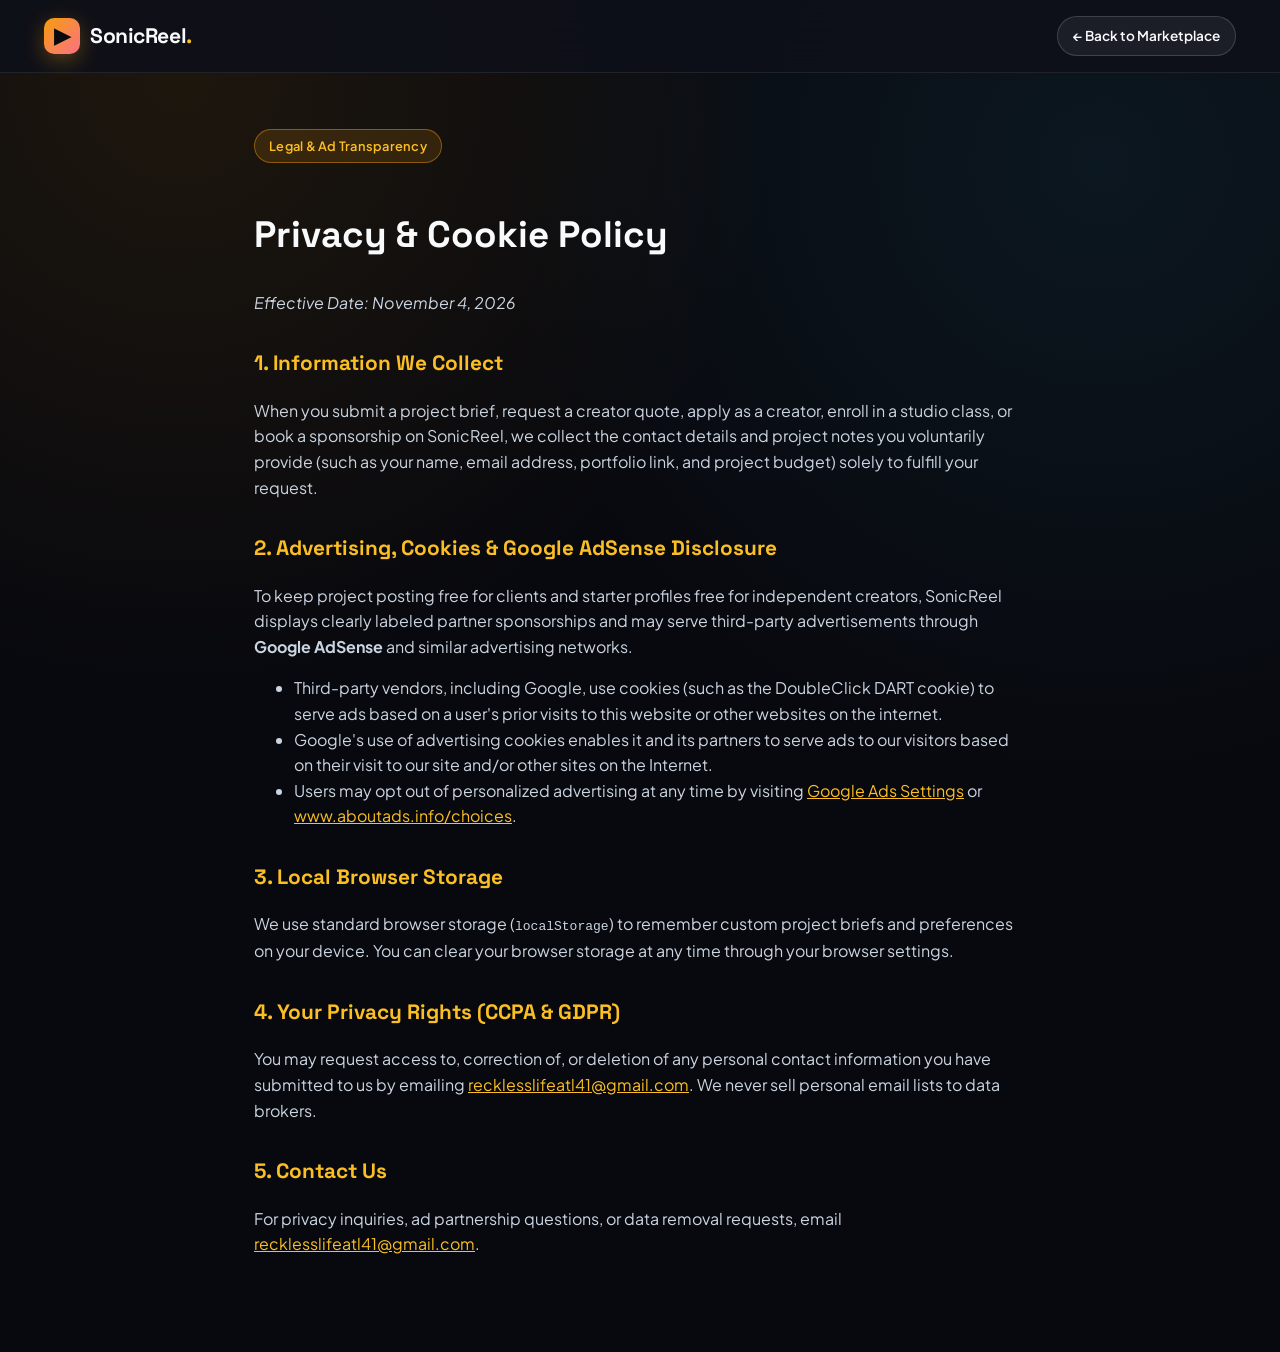
==== commit 2e1bf8bc: "Use Dustin's real contact email" ====
--- a/privacy.html
+++ b/privacy.html
@@ -42,10 +42,10 @@
     <p>We use standard browser storage (<code>localStorage</code>) to remember custom project briefs and preferences on your device. You can clear your browser storage at any time through your browser settings.</p>
 
     <h2>4. Your Privacy Rights (CCPA &amp; GDPR)</h2>
-    <p>You may request access to, correction of, or deletion of any personal contact information you have submitted to us by emailing <a href="mailto:hello@sonicreel.studio" data-contact-email style="color:var(--accent-hover);text-decoration:underline;">hello@sonicreel.studio</a>. We never sell personal email lists to data brokers.</p>
+    <p>You may request access to, correction of, or deletion of any personal contact information you have submitted to us by emailing <a href="mailto:recklesslifeatl41@gmail.com" data-contact-email style="color:var(--accent-hover);text-decoration:underline;">recklesslifeatl41@gmail.com</a>. We never sell personal email lists to data brokers.</p>
 
     <h2>5. Contact Us</h2>
-    <p>For privacy inquiries, ad partnership questions, or data removal requests, email <a href="mailto:hello@sonicreel.studio" data-contact-email style="color:var(--accent-hover);text-decoration:underline;">hello@sonicreel.studio</a>.</p>
+    <p>For privacy inquiries, ad partnership questions, or data removal requests, email <a href="mailto:recklesslifeatl41@gmail.com" data-contact-email style="color:var(--accent-hover);text-decoration:underline;">recklesslifeatl41@gmail.com</a>.</p>
   </main>
 
   <script src="config.js"></script>
@@ -58,7 +58,7 @@
         el.textContent = brand;
       });
       document.querySelectorAll("[data-contact-email]").forEach(function (el) {
-        var em = cfg.contactEmail || "hello@sonicreel.studio";
+        var em = cfg.contactEmail || "recklesslifeatl41@gmail.com";
         el.textContent = em;
         if (el.tagName === "A") el.setAttribute("href", "mailto:" + em);
       });
